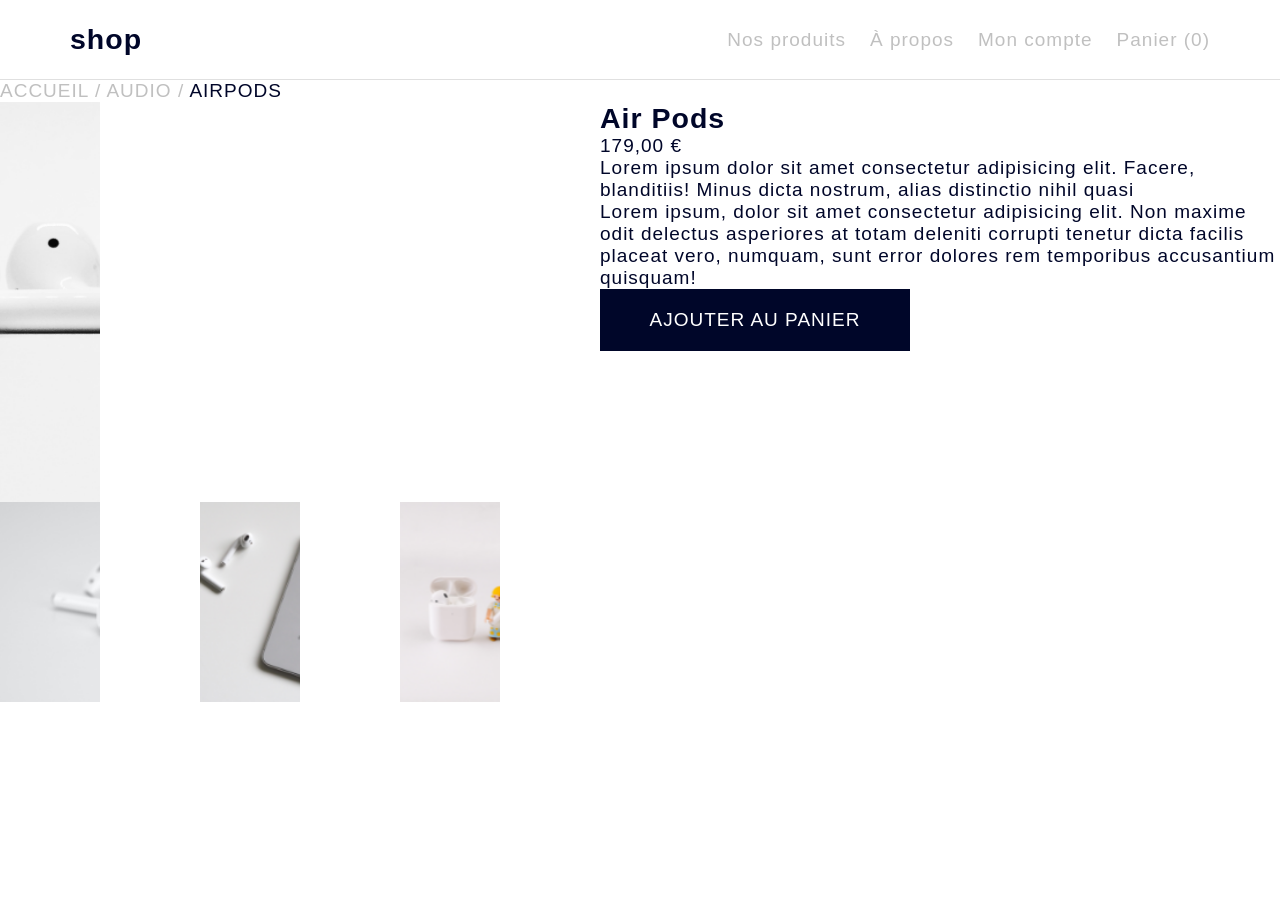
==== tp/10_grid/03_shop/index.html @ e6bfa1f7 "grid" ====
<!DOCTYPE html>
<html lang="en">
<head>
   <meta charset="UTF-8">
   <meta name="viewport" content="width=device-width, initial-scale=1.0">
   <title>Shop</title>
   <link rel="stylesheet" href="assets/css/style.css">
</head>

<body>

   <header>
      <nav class="d-flex">
         <a href="#">
            <h1>shop</h1>
         </a>
         <ul class="d-flex">
            <li>
               <a href="#">Nos produits</a>
            </li>
            <li>
               <a href="#">À propos</a>
            </li>
            <li>
               <a href="#">Mon compte</a>
            </li>
            <li>
               <a href="#">Panier (0)</a>
            </li>
         </ul>
      </nav>
   </header>

   <section class="hero">

      <p>accueil / audio / <span>airpods</span></p>

      <article class="d-flex">

         <div class="air-pod d-grid">
            <img src="assets/img/airpods-1.png" alt="photo air pods" class="ap1">
            <img src="assets/img/airpods-2.png" alt="photo air pods" class="ap2">
            <img src="assets/img/airpods-3.png" alt="photo air pods et iphone" class="ap3">
            <img src="assets/img/airpods-4.png" alt="photo air pods et leur réceptacle" class="ap4">
         </div>

         <div>

            <h2>Air Pods</h2>
            <p>179,00 €</p>
            <p>Lorem ipsum dolor sit amet consectetur adipisicing elit. Facere, blanditiis! Minus dicta nostrum, alias distinctio nihil quasi</p>
            <p>Lorem ipsum, dolor sit amet consectetur adipisicing elit. Non maxime odit delectus asperiores at totam deleniti corrupti tenetur dicta facilis placeat vero, numquam, sunt error dolores rem temporibus accusantium quisquam!</p>
            <a href="#" class="btn">ajouter au panier</a>

         </div>

      </article>

   </section>

</body>

</html>
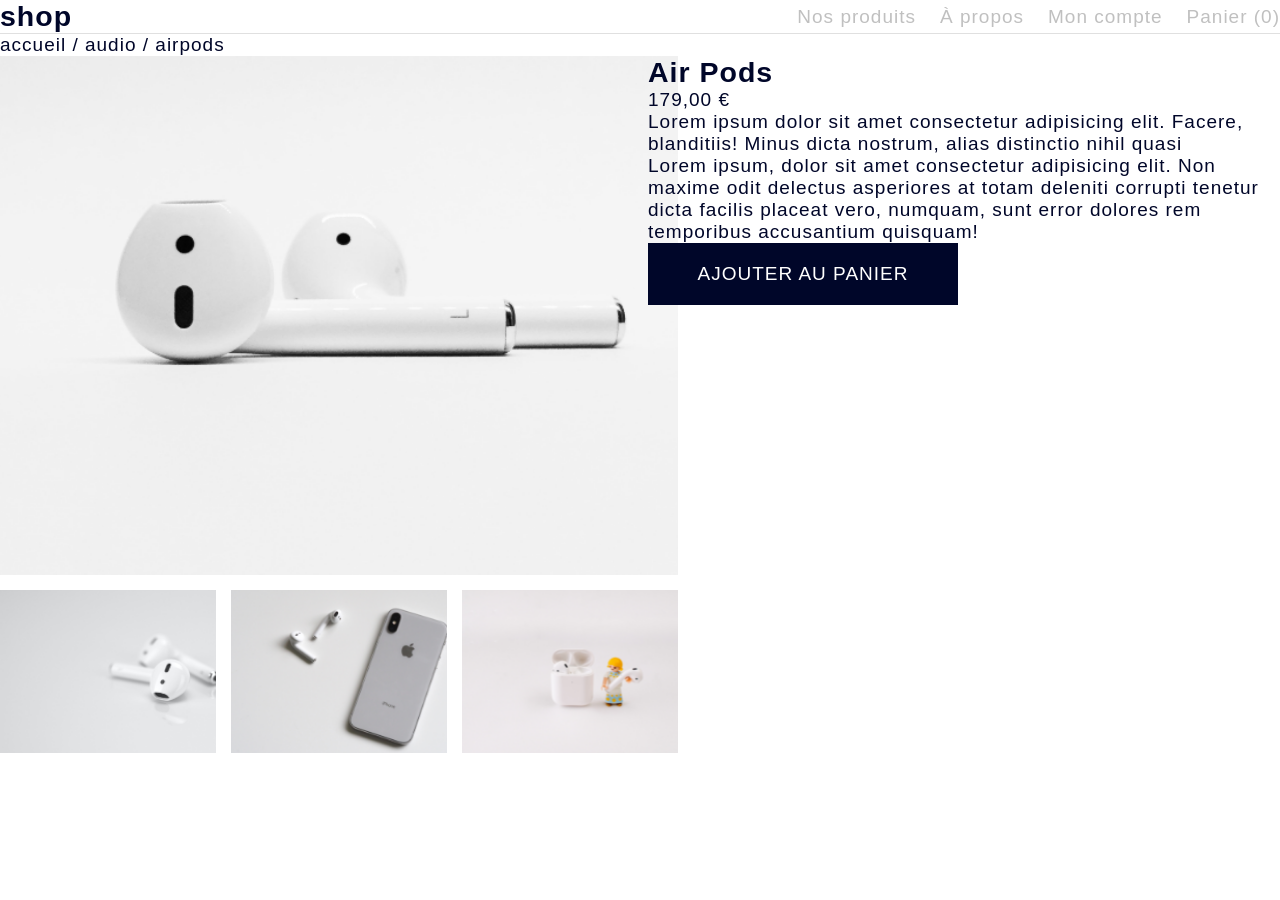
==== commit 5fbc5b97: "correction validation | container dans shpo" ====
--- a/tp/10_grid/03_shop/index.html
+++ b/tp/10_grid/03_shop/index.html
@@ -10,22 +10,22 @@
 <body>
 
    <header>
-      <nav class="d-flex">
+      <nav class="container d-flex">
          <a href="#">
             <h1>shop</h1>
          </a>
          <ul class="d-flex">
             <li>
-               <a href="#">Nos produits</a>
+               <a href="produits.html">Nos produits</a>
             </li>
             <li>
-               <a href="#">À propos</a>
+               <a href="blog.php">À propos</a>
             </li>
             <li>
-               <a href="#">Mon compte</a>
+               <a href="compte.php">Mon compte</a>
             </li>
             <li>
-               <a href="#">Panier (0)</a>
+               <a href="panier.php">Panier (0)</a>
             </li>
          </ul>
       </nav>
@@ -33,28 +33,32 @@
 
    <section class="hero">
 
-      <p>accueil / audio / <span>airpods</span></p>
+      <div class="container">
 
-      <article class="d-flex">
+         <p>accueil / audio / <span>airpods</span></p>
 
-         <div class="air-pod d-grid">
-            <img src="assets/img/airpods-1.png" alt="photo air pods" class="ap1">
-            <img src="assets/img/airpods-2.png" alt="photo air pods" class="ap2">
-            <img src="assets/img/airpods-3.png" alt="photo air pods et iphone" class="ap3">
-            <img src="assets/img/airpods-4.png" alt="photo air pods et leur réceptacle" class="ap4">
-         </div>
+         <article class="d-flex">
 
-         <div>
+            <div class="air-pod d-grid">
+               <img src="assets/img/airpods-1.png" alt="photo air pods" class="ap1">
+               <img src="assets/img/airpods-2.png" alt="photo air pods" class="ap2">
+               <img src="assets/img/airpods-3.png" alt="photo air pods et iphone" class="ap3">
+               <img src="assets/img/airpods-4.png" alt="photo air pods et leur réceptacle" class="ap4">
+            </div>
 
-            <h2>Air Pods</h2>
-            <p>179,00 €</p>
-            <p>Lorem ipsum dolor sit amet consectetur adipisicing elit. Facere, blanditiis! Minus dicta nostrum, alias distinctio nihil quasi</p>
-            <p>Lorem ipsum, dolor sit amet consectetur adipisicing elit. Non maxime odit delectus asperiores at totam deleniti corrupti tenetur dicta facilis placeat vero, numquam, sunt error dolores rem temporibus accusantium quisquam!</p>
-            <a href="#" class="btn">ajouter au panier</a>
+            <div>
 
-         </div>
+               <h2>Air Pods</h2>
+               <p>179,00 €</p>
+               <p>Lorem ipsum dolor sit amet consectetur adipisicing elit. Facere, blanditiis! Minus dicta nostrum, alias distinctio nihil quasi</p>
+               <p>Lorem ipsum, dolor sit amet consectetur adipisicing elit. Non maxime odit delectus asperiores at totam deleniti corrupti tenetur dicta facilis placeat vero, numquam, sunt error dolores rem temporibus accusantium quisquam!</p>
+               <a href="#" class="btn">ajouter au panier</a>
 
-      </article>
+            </div>
+
+         </article>
+
+      </div>
 
    </section>
 
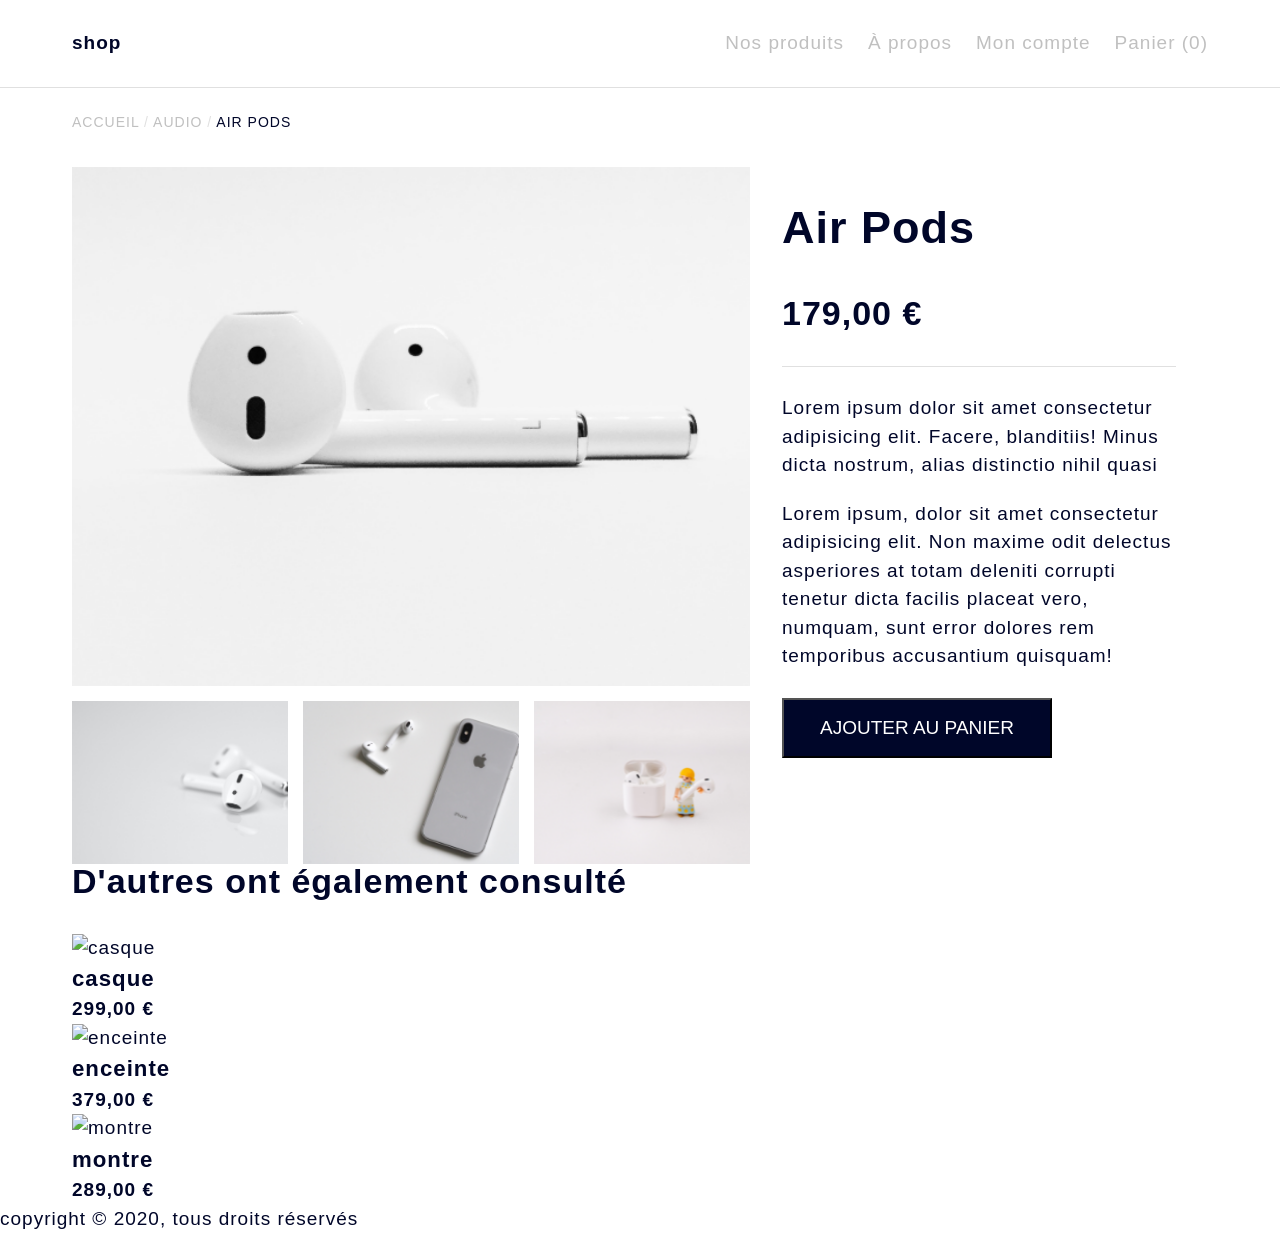
==== commit 391eba24: "shop" ====
--- a/tp/10_grid/03_shop/index.html
+++ b/tp/10_grid/03_shop/index.html
@@ -12,7 +12,7 @@
    <header>
       <nav class="container d-flex">
          <a href="#">
-            <h1>shop</h1>
+            shop
          </a>
          <ul class="d-flex">
             <li>
@@ -35,24 +35,26 @@
 
       <div class="container">
 
-         <p>accueil / audio / <span>airpods</span></p>
+         <p>
+            <a href="">accueil</a> <span>/</span> <a href="">audio</a> <span>/</span> <a href="#" class="active">air pods</a>
+         </p>
 
          <article class="d-flex">
 
-            <div class="air-pod d-grid">
+            <div class="photos d-grid">
                <img src="assets/img/airpods-1.png" alt="photo air pods" class="ap1">
                <img src="assets/img/airpods-2.png" alt="photo air pods" class="ap2">
                <img src="assets/img/airpods-3.png" alt="photo air pods et iphone" class="ap3">
                <img src="assets/img/airpods-4.png" alt="photo air pods et leur réceptacle" class="ap4">
             </div>
 
-            <div>
+            <div class="description">
 
-               <h2>Air Pods</h2>
-               <p>179,00 €</p>
-               <p>Lorem ipsum dolor sit amet consectetur adipisicing elit. Facere, blanditiis! Minus dicta nostrum, alias distinctio nihil quasi</p>
+               <h1>Air Pods</h1>
+               <h2>179,00 €</h2>
+               <p class="p1">Lorem ipsum dolor sit amet consectetur adipisicing elit. Facere, blanditiis! Minus dicta nostrum, alias distinctio nihil quasi</p>
                <p>Lorem ipsum, dolor sit amet consectetur adipisicing elit. Non maxime odit delectus asperiores at totam deleniti corrupti tenetur dicta facilis placeat vero, numquam, sunt error dolores rem temporibus accusantium quisquam!</p>
-               <a href="#" class="btn">ajouter au panier</a>
+               <input type="button" name="panier" value="ajouter au panier" class="btn"><a href="#">
 
             </div>
 
@@ -62,6 +64,44 @@
 
    </section>
 
+   <section class="autres">
+
+      <div class="container">
+
+         <h2>D'autres ont également consulté</h2>
+   
+         <div class="d-grid">
+   
+            <article>
+               <img src="casque.html" alt="casque">
+               <h3>casque</h3>
+               <h4>299,00 €</h4>
+            </article>
+   
+            <article>
+               <img src="enceinte.html" alt="enceinte">
+               <h3>enceinte</h3>
+               <h4>379,00 €</h4>
+            </article>
+   
+            <article>
+               <img src="montre.html" alt="montre">
+               <h3>montre</h3>
+               <h4>289,00 €</h4>
+            </article>
+   
+         </div>
+
+      </div>
+
+   </section>
+
+   <footer>
+
+      <p>copyright &copy; 2020, tous droits réservés</p>
+
+   </footer>
+
 </body>
 
 </html>
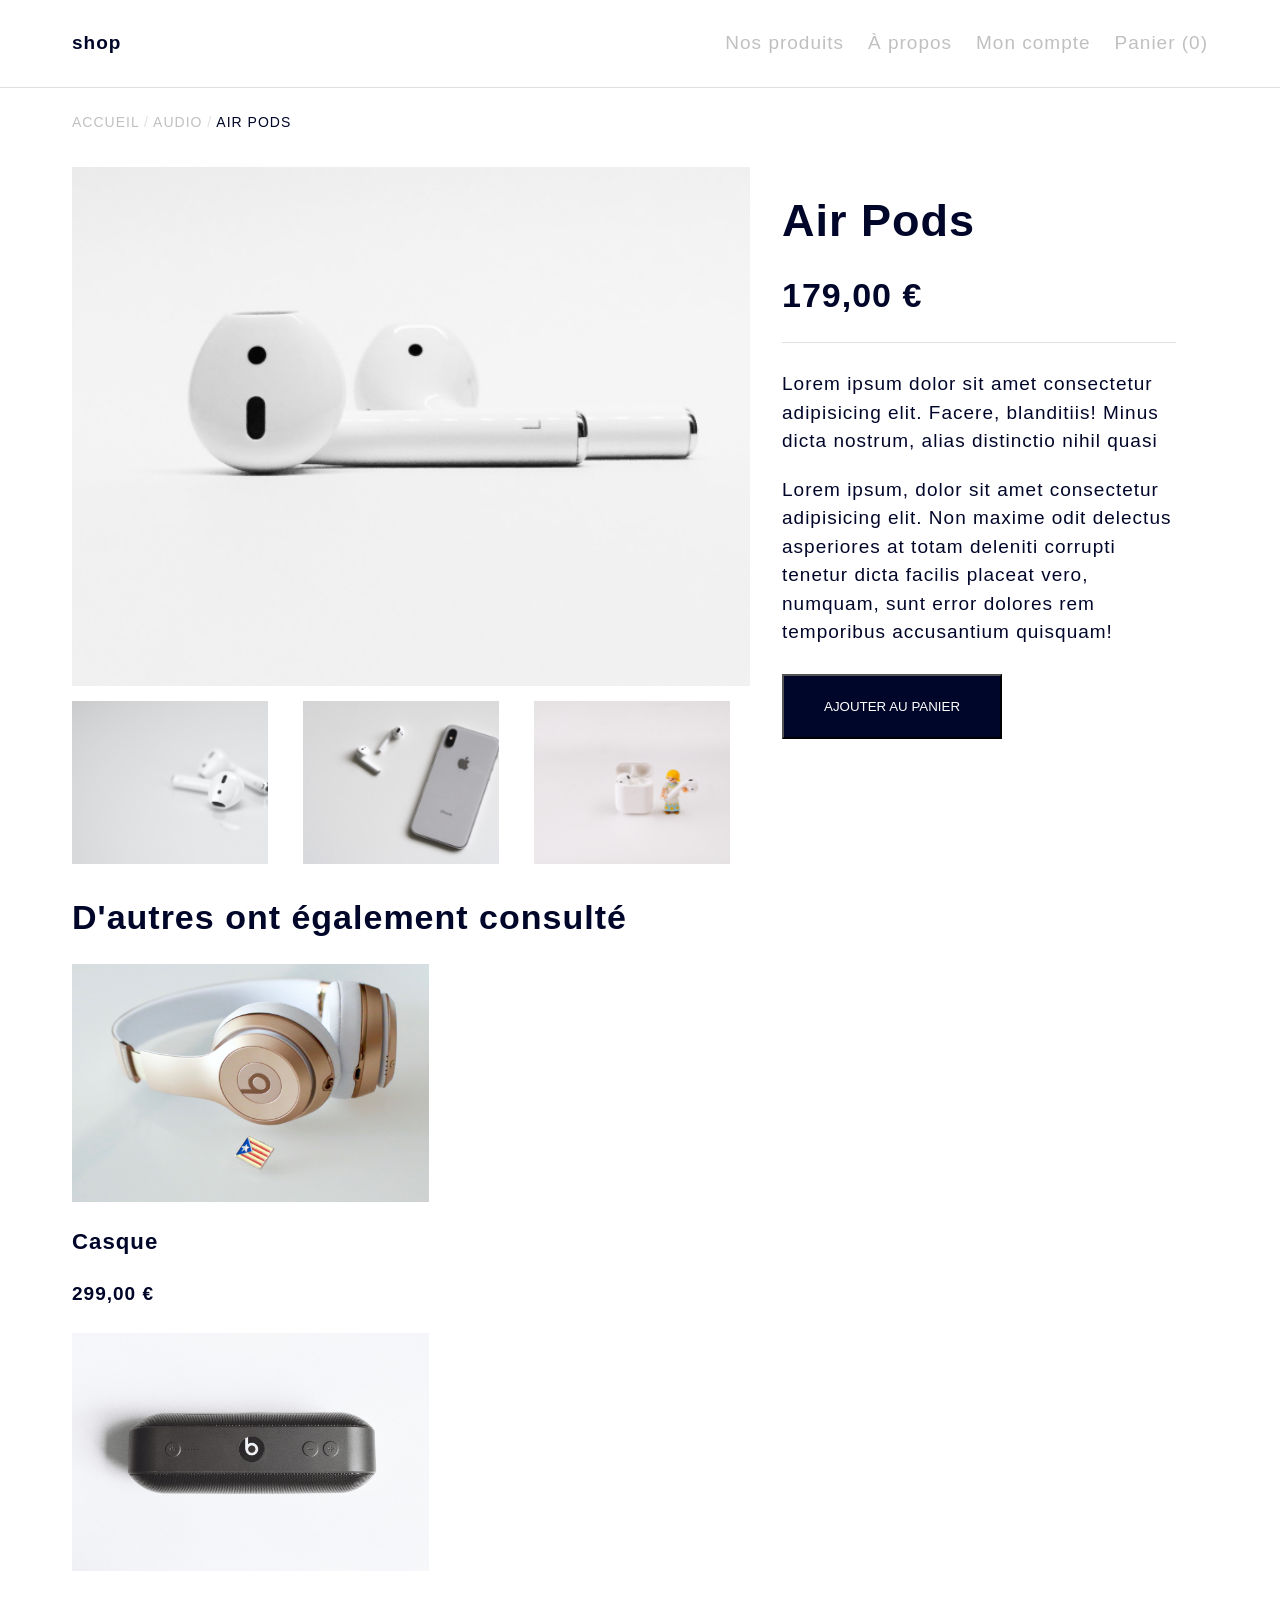
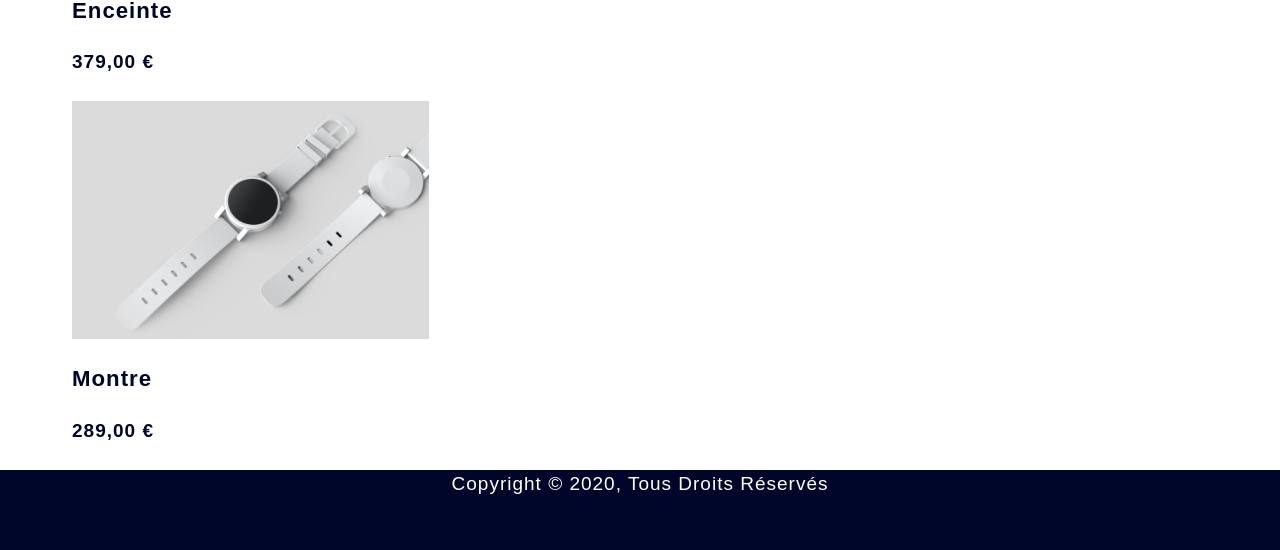
==== commit c542527e: "fin japan - continuation shop" ====
--- a/tp/10_grid/03_shop/index.html
+++ b/tp/10_grid/03_shop/index.html
@@ -9,28 +9,25 @@
 
 <body>
 
+   <!-- HEADER -->
    <header>
+
       <nav class="container d-flex">
-         <a href="#">
-            shop
-         </a>
+
+         <a href="#">shop</a>
+
          <ul class="d-flex">
-            <li>
-               <a href="produits.html">Nos produits</a>
-            </li>
-            <li>
-               <a href="blog.php">À propos</a>
-            </li>
-            <li>
-               <a href="compte.php">Mon compte</a>
-            </li>
-            <li>
-               <a href="panier.php">Panier (0)</a>
-            </li>
+            <li><a href="produits.html">Nos produits</a></li>
+            <li><a href="blog.php">À propos</a></li>
+            <li><a href="compte.php">Mon compte</a></li>
+            <li><a href="panier.php">Panier (0)</a></li>
          </ul>
+
       </nav>
+
    </header>
 
+   <!-- HERO -->
    <section class="hero">
 
       <div class="container">
@@ -42,10 +39,10 @@
          <article class="d-flex">
 
             <div class="photos d-grid">
-               <img src="assets/img/airpods-1.png" alt="photo air pods" class="ap1">
-               <img src="assets/img/airpods-2.png" alt="photo air pods" class="ap2">
-               <img src="assets/img/airpods-3.png" alt="photo air pods et iphone" class="ap3">
-               <img src="assets/img/airpods-4.png" alt="photo air pods et leur réceptacle" class="ap4">
+               <a href="assets/img/airpods-1.png" class="ap1"><img src="assets/img/airpods-1.png" alt="photo air pods"></a>
+               <a href="assets/img/airpods-2.png" class="ap2"><img src="assets/img/airpods-2.png" alt="photo air pods"></a>
+               <a href="assets/img/airpods-3.png" class="ap3"><img src="assets/img/airpods-3.png" alt="photo air pods et iphone"></a>
+               <a href="assets/img/airpods-4.png" class="ap4"><img src="assets/img/airpods-4.png" alt="photo air pods et leur réceptacle"></a>
             </div>
 
             <div class="description">
@@ -64,31 +61,38 @@
 
    </section>
 
-   <section class="autres">
+   <!-- SINON -->
+   <section class="sinon">
 
       <div class="container">
 
          <h2>D'autres ont également consulté</h2>
    
-         <div class="d-grid">
+         <div class="autres d-grid">
    
-            <article>
-               <img src="casque.html" alt="casque">
-               <h3>casque</h3>
-               <h4>299,00 €</h4>
-            </article>
+            <a href="assets/img/casque.png" class="autre">
+               <article>
+                  <img src="assets/img/casque.png" alt="casque">
+                  <h3>casque</h3>
+                  <h4>299,00 €</h4>
+               </article>
+            </a>
    
-            <article>
-               <img src="enceinte.html" alt="enceinte">
-               <h3>enceinte</h3>
-               <h4>379,00 €</h4>
-            </article>
+            <a href="assets/img/enceinte.png" class="autre">
+               <article>
+                  <img src="assets/img/enceinte.png" alt="enceinte">
+                  <h3>enceinte</h3>
+                  <h4>379,00 €</h4>
+               </article>
+            </a>
    
-            <article>
-               <img src="montre.html" alt="montre">
-               <h3>montre</h3>
-               <h4>289,00 €</h4>
-            </article>
+            <a href="assets/img/montre.png" class="autre">
+               <article>
+                  <img src="assets/img/montre.png" alt="montre">
+                  <h3>montre</h3>
+                  <h4>289,00 €</h4>
+               </article>
+            </a>
    
          </div>
 
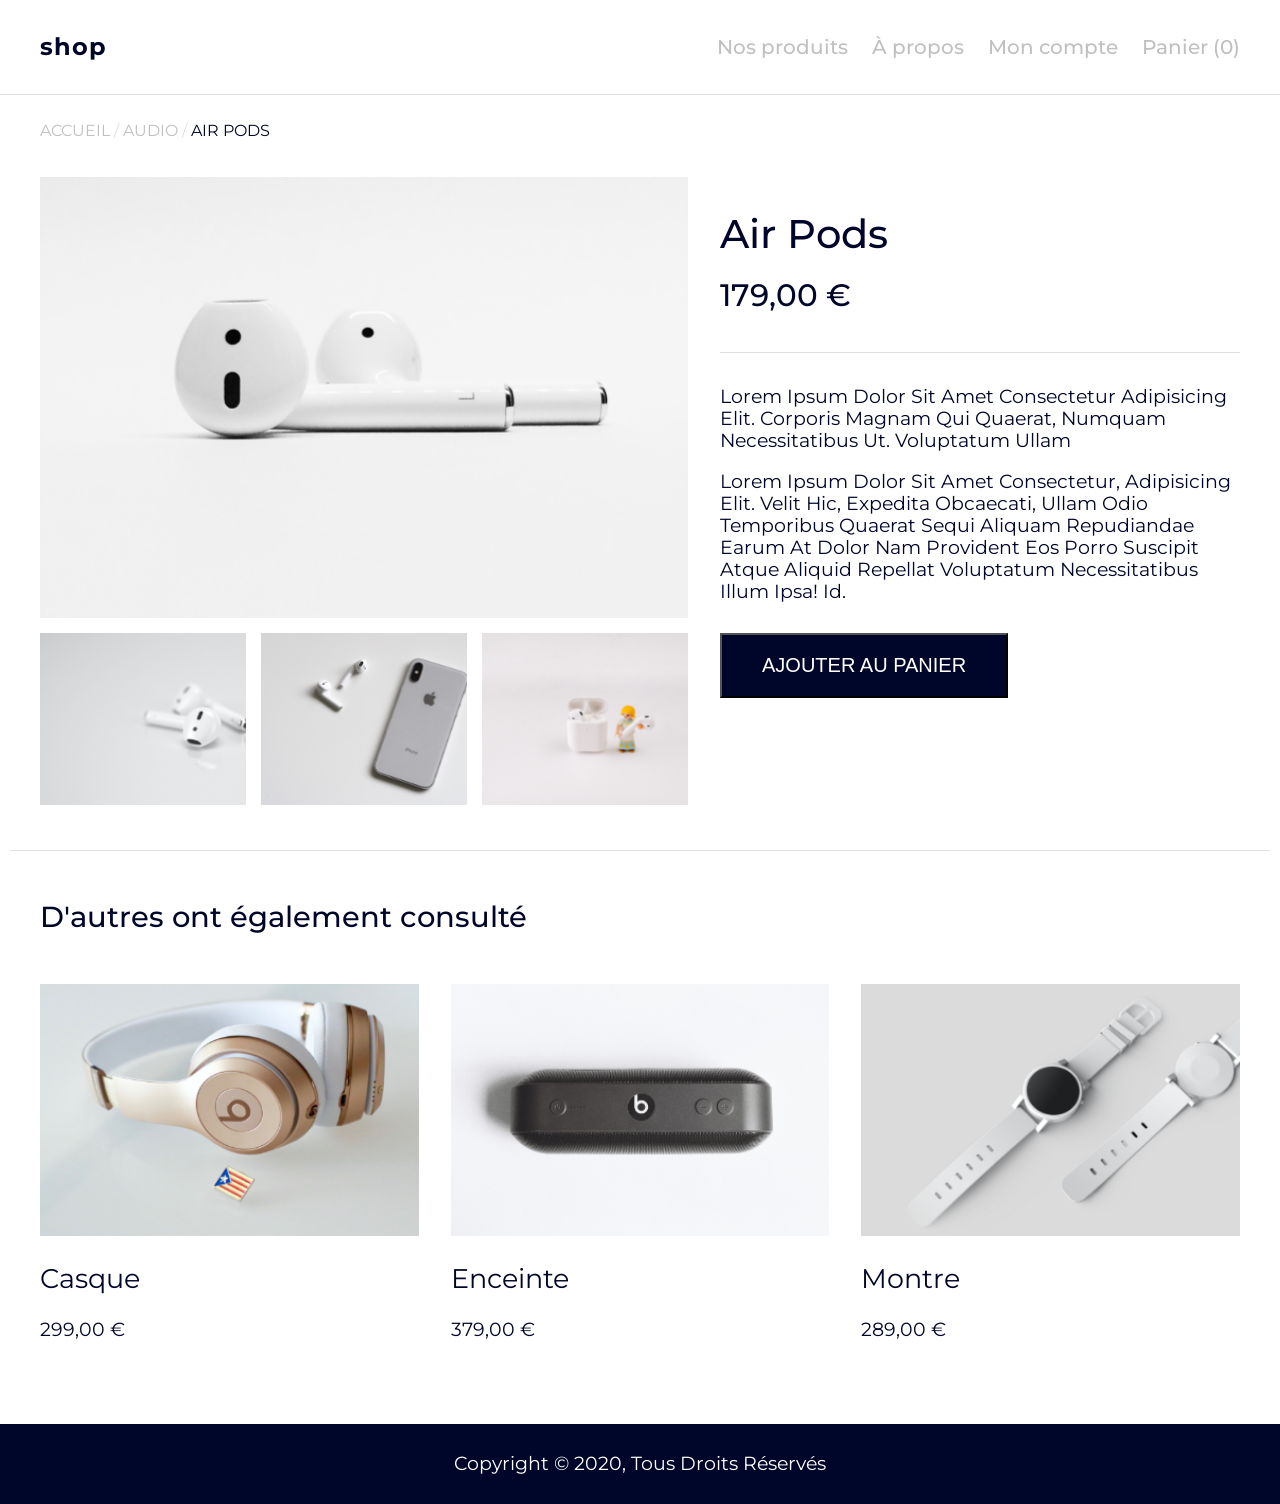
==== commit bfed9a9c: "grid: fin shop / début portfolio" ====
--- a/tp/10_grid/03_shop/index.html
+++ b/tp/10_grid/03_shop/index.html
@@ -14,7 +14,7 @@
 
       <nav class="container d-flex">
 
-         <a href="#">shop</a>
+         <a href="#" class="logo">shop</a>
 
          <ul class="d-flex">
             <li><a href="produits.html">Nos produits</a></li>
@@ -33,7 +33,7 @@
       <div class="container">
 
          <p>
-            <a href="">accueil</a> <span>/</span> <a href="">audio</a> <span>/</span> <a href="#" class="active">air pods</a>
+            <a href="">accueil </a> <span>/</span> <a href=""> audio </a> <span>/</span> <a href="#" class="active"> air pods</a>
          </p>
 
          <article class="d-flex">
@@ -47,11 +47,15 @@
 
             <div class="description">
 
-               <h1>Air Pods</h1>
-               <h2>179,00 €</h2>
-               <p class="p1">Lorem ipsum dolor sit amet consectetur adipisicing elit. Facere, blanditiis! Minus dicta nostrum, alias distinctio nihil quasi</p>
-               <p>Lorem ipsum, dolor sit amet consectetur adipisicing elit. Non maxime odit delectus asperiores at totam deleniti corrupti tenetur dicta facilis placeat vero, numquam, sunt error dolores rem temporibus accusantium quisquam!</p>
-               <input type="button" name="panier" value="ajouter au panier" class="btn"><a href="#">
+               <div class="heading">
+                  <h1>Air Pods</h1>
+                  <p>179,00 €</p>
+               </div>
+               <div class="paragraphes">
+                  <p class="p1">Lorem ipsum dolor sit amet consectetur adipisicing elit. Corporis magnam qui quaerat, numquam necessitatibus ut. Voluptatum ullam</p>
+                  <p class="p2">Lorem ipsum dolor sit amet consectetur, adipisicing elit. Velit hic, expedita obcaecati, ullam odio temporibus quaerat sequi aliquam repudiandae earum at dolor nam provident eos porro suscipit atque aliquid repellat voluptatum necessitatibus illum ipsa! Id.</p>
+               </div>
+               <input type="button" name="panier" value="ajouter au panier" class="btn">
 
             </div>
 
@@ -60,6 +64,8 @@
       </div>
 
    </section>
+
+   <div class="bord"></div>
 
    <!-- SINON -->
    <section class="sinon">
@@ -70,29 +76,29 @@
    
          <div class="autres d-grid">
    
-            <a href="assets/img/casque.png" class="autre">
-               <article>
+            <article class="autre">
+               <a href="shop.fr/casque.html">
                   <img src="assets/img/casque.png" alt="casque">
                   <h3>casque</h3>
-                  <h4>299,00 €</h4>
-               </article>
-            </a>
+                  <p>299,00 €</p>
+               </a>
+            </article>
    
-            <a href="assets/img/enceinte.png" class="autre">
-               <article>
+            <article class="autre">
+               <a href="shop.fr/enceinte.html">
                   <img src="assets/img/enceinte.png" alt="enceinte">
                   <h3>enceinte</h3>
-                  <h4>379,00 €</h4>
-               </article>
-            </a>
+                  <p>379,00 €</p>
+               </a>
+            </article>
    
-            <a href="assets/img/montre.png" class="autre">
-               <article>
+            <article class="autre">
+               <a href="shop.fr/casque.html">
                   <img src="assets/img/montre.png" alt="montre">
                   <h3>montre</h3>
-                  <h4>289,00 €</h4>
-               </article>
-            </a>
+                  <p>289,00 €</p>
+               </a>
+            </article>
    
          </div>
 
--- a/tp/10_grid/03_shop/assets/css/style.css
+++ b/tp/10_grid/03_shop/assets/css/style.css
@@ -0,0 +1,280 @@
+@import url('https://fonts.googleapis.com/css2?family=Montserrat:ital,wght@0,100..900;1,100..900&display=swap');
+:root
+{
+   --dark: #000629;
+   --darkgrey: #c0c0c0; 
+   --grey: #e0e0e0;
+   --white: #fff;
+}
+
+*
+{
+   box-sizing: border-box;
+   margin: 0;
+   padding: 0;
+}
+
+html
+{
+   color: var(--dark);
+   font-family: 'Montserrat', sans-serif;
+   font-size: 62.5%;
+   line-height: 1.5;
+}
+
+body
+{
+   font-size: 1.9rem;
+}
+
+a
+{
+   color: inherit;
+   cursor: pointer;
+   text-decoration: none;
+}
+
+h1, h2, h3, h4
+{
+   font-weight: 500;
+   line-height: 1.2;
+}
+
+img
+{
+   display: block;
+   object-fit: contain;
+   width: 100%;
+}
+
+ul
+{
+   list-style: none;
+}
+
+
+
+/* ------ UTILITAIRES ------ */
+
+.active, a:hover
+{
+   color: var(--dark);
+}
+
+.btn
+{
+   background-color: var(--dark);
+   color: var(--white);
+   display: inline-block;
+   font-size: 2rem;
+   line-height: 6.1rem;
+   padding: 0 4rem;
+   text-align: center;
+   text-transform: uppercase;
+}
+
+.container
+{
+   margin: 0 auto;
+   max-width: 120rem;
+}
+
+.d-flex
+{
+   display: flex;
+}
+
+.d-grid
+{
+   display: grid;
+}
+
+
+
+/* ------ HEADER ------ */
+
+header
+{
+   border-bottom: .7px solid var(--grey);
+   padding: 2.9rem 0;
+   width: 100%;
+}
+
+header > nav
+{
+   align-items: center;
+   justify-content: space-between;
+}
+
+.logo
+{
+   font-size: 2.4rem;
+   font-weight: 700;
+   letter-spacing: 1px;
+}
+
+header > nav ul
+{
+   color: var(--darkgrey);
+   font-weight: 500;
+   gap: 2.4rem;
+}
+
+header nav ul li a
+{
+   display: inline-block;
+   font-size: 2rem;
+}
+
+
+
+/* ------ HERO ------ */
+
+/* FIL D'ARIANE */
+
+.hero > div > p
+{
+   color: var(--darkgrey);
+   font-size: 1.6rem;
+   margin-bottom: 3.4rem;
+   margin-top: 2.4rem;
+   text-transform: uppercase;
+}
+
+.hero > div > p > span
+{
+   color: var(--grey);
+}
+
+/* ARTICLE */
+
+   /* PHOTOS */
+.photos
+{
+   gap: 1.5rem;
+   grid-template-columns: repeat(3, 1fr);
+   margin-bottom: 4.5rem;
+   min-width: 64.8rem;
+}
+
+
+.ap1
+{
+   grid-row: 1 / 2;
+   grid-column: 1 / 4;
+}
+
+/* .ap2
+{
+   grid-row: 2 / 3;
+   grid-column: 1 / 2;
+} */
+
+/* .ap3
+{
+   grid-row: 2 / 3;
+   grid-column: 2 / 3;
+} */
+
+/* .ap4
+{
+   grid-row: 2 / 3;
+   grid-column: 3 / 4;
+} */
+
+   /* DESCRIPTION */
+.description
+{
+   margin-left: 3.2rem;
+}
+
+.heading
+{
+   margin: 3.3rem 0;
+}
+
+.heading h1
+{
+   font-size: 4rem;
+}
+
+.heading p
+{
+   font-size: 3.1rem;
+   font-weight: 500;
+   margin-top: 1.4rem;
+}
+
+.paragraphes
+{
+   border-top: .7px solid var(--grey);
+   padding: 3.3rem 0 3rem;
+   text-transform: capitalize;
+}
+
+.p1
+{
+   padding-bottom: 1.9rem;
+}
+
+.p1, .p2
+{
+   /* font-weight: 500; */
+   line-height: 2.2rem;
+}
+
+/* .description > h3::after
+{
+   content: "";
+   border: .7px solid var(--grey);
+   transform: rotate(90deg) translateY(7px);
+} */
+
+.bord
+{
+   height: .1px;
+   background-color: var(--grey);
+   margin: 0 auto;
+   box-shadow: 0 0 .3px;
+   width: 126rem;
+}
+
+/* ------ SINON ------ */
+
+.sinon div h2
+{
+   margin: 5rem 0;
+}
+
+.autres
+{
+   gap: 3.2rem;
+   grid-template: 1fr / repeat(3, 1fr);
+   text-transform: capitalize;
+}
+
+.autre a h3
+{
+   font-size: 2.7rem;
+   font-weight: 400;
+   margin-bottom: 2rem;
+   margin-top: 2.7rem;
+}
+
+.autre a p
+{
+   padding-bottom: 8rem;
+}
+
+
+
+/* ------ FOOTER ------ */
+
+footer
+{
+   background-color: var(--dark);
+   color: var(--white);
+   line-height: 8rem;
+   text-align: center;
+   text-transform: capitalize;
+}
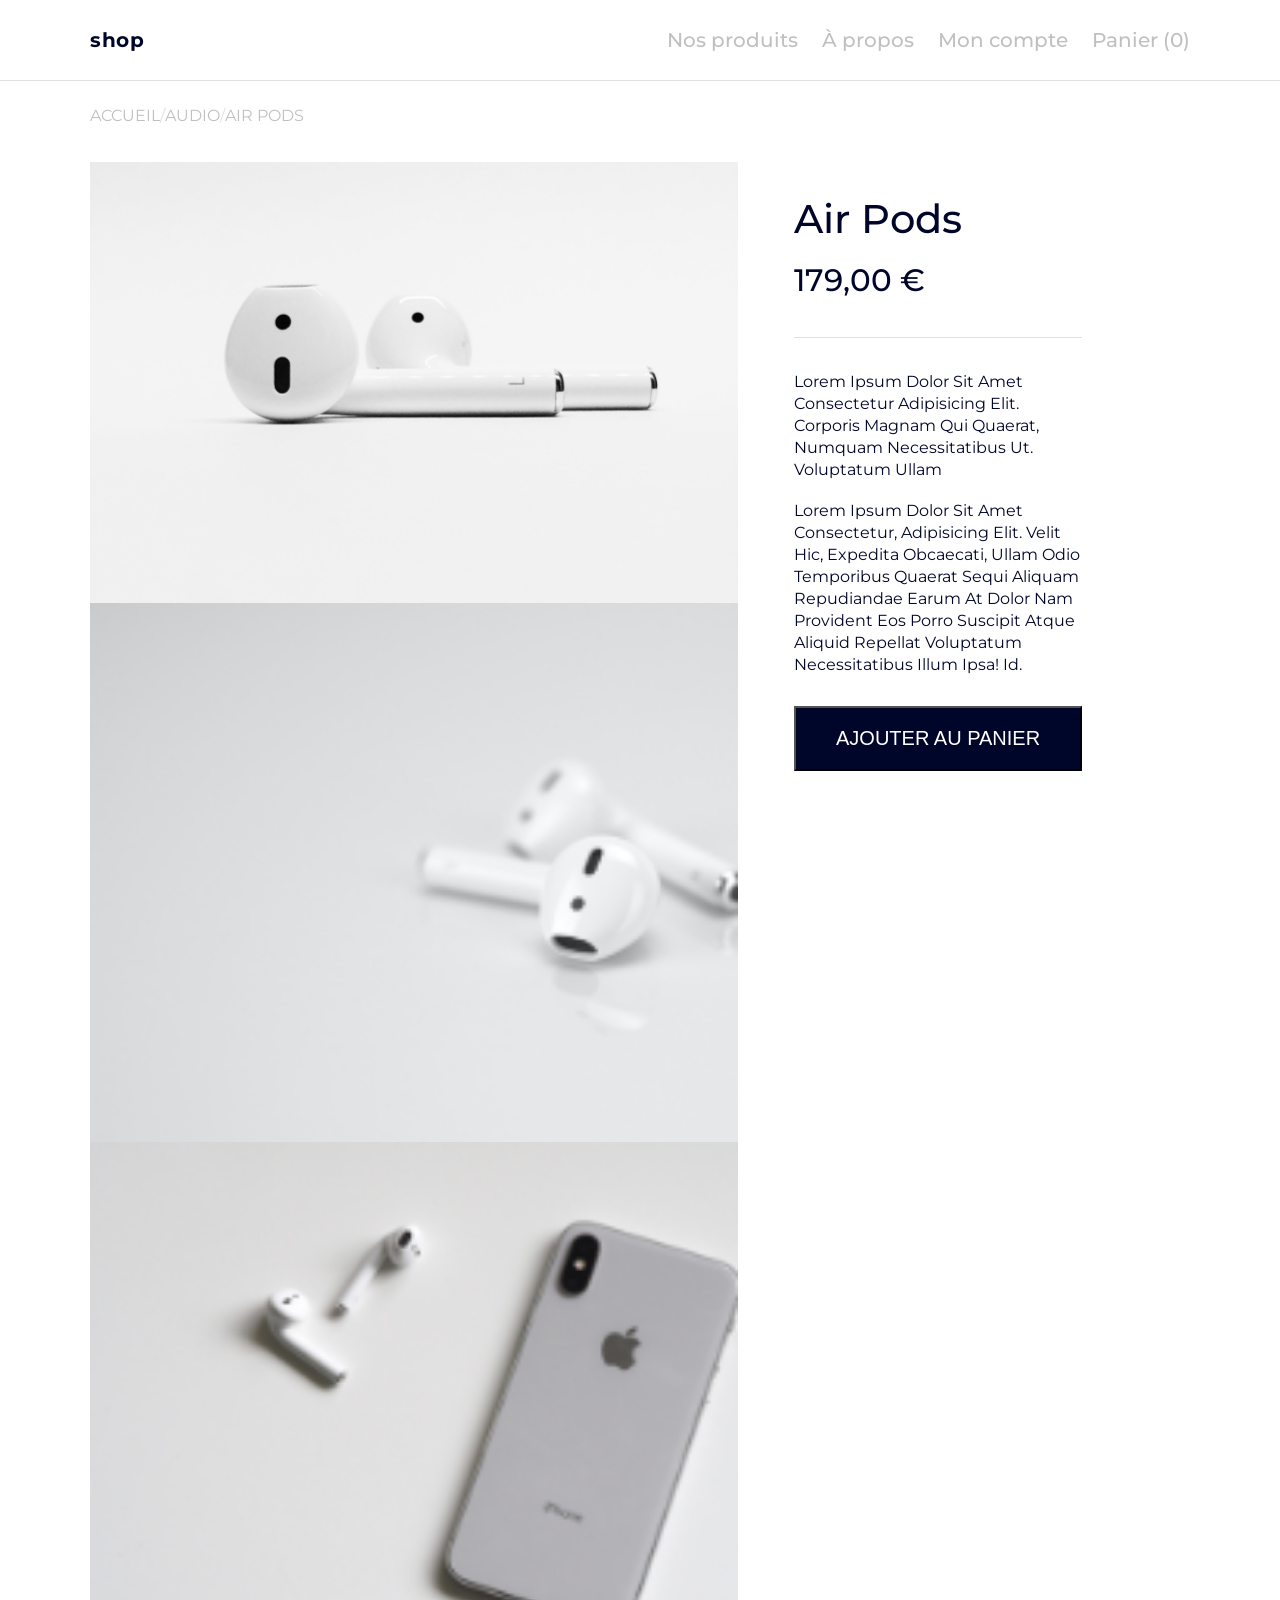
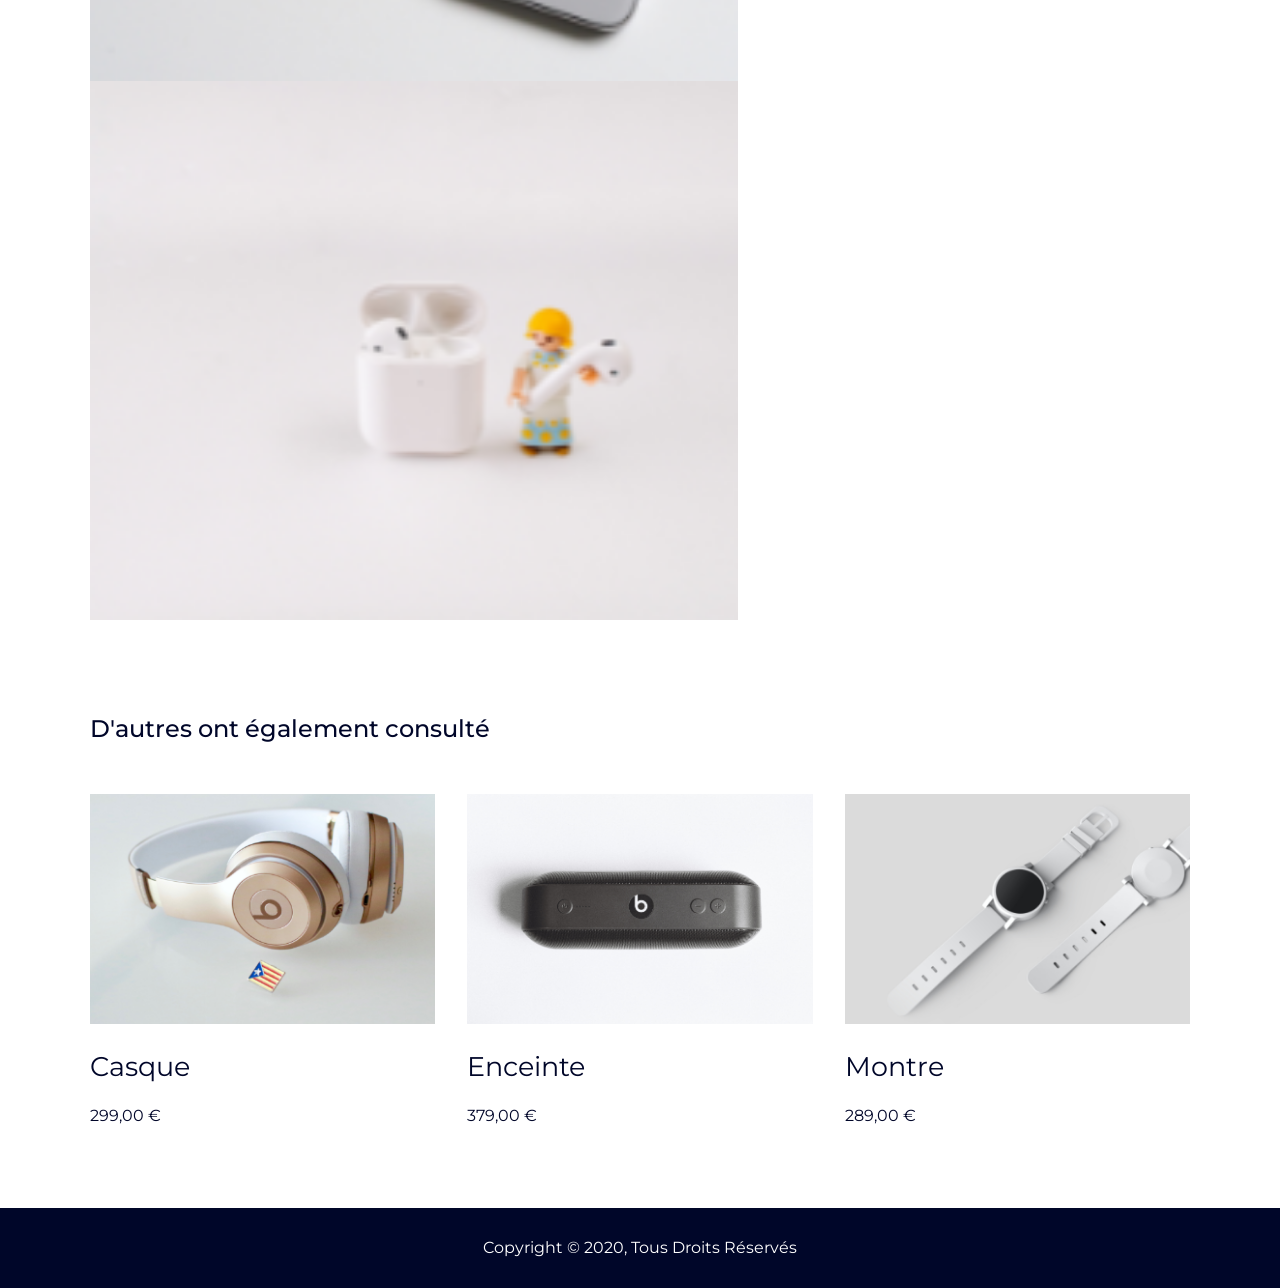
==== commit 6665840f: "remaniement shop" ====
--- a/tp/10_grid/03_shop/index.html
+++ b/tp/10_grid/03_shop/index.html
@@ -30,42 +30,44 @@
    <!-- HERO -->
    <section class="hero">
 
-      <div class="container">
+      <nav class="container d-grid">
+         <ul class="fil-ariane col-12 d-flex">
+            <li> <a href="">accueil</a></li> 
+            <span>/</span> 
+            <li><a href="">audio</a> </li>
+            <span>/</span> 
+            <li><a href="#" class="active">air pods</a></li>
+         </ul>
+      </nav>
 
-         <p>
-            <a href="">accueil </a> <span>/</span> <a href=""> audio </a> <span>/</span> <a href="#" class="active"> air pods</a>
-         </p>
+      <article class="container d-grid">
 
-         <article class="d-flex">
+         <div class="photos ">
+            <a href="assets/img/airpods-1.png" class="ap1"><img src="assets/img/airpods-1.png" alt="photo air pods"></a>
+            <a href="assets/img/airpods-2.png" class="ap2"><img src="assets/img/airpods-2.png" alt="photo air pods"></a>
+            <a href="assets/img/airpods-3.png" class="ap3"><img src="assets/img/airpods-3.png" alt="photo air pods et iphone"></a>
+            <a href="assets/img/airpods-4.png" class="ap4"><img src="assets/img/airpods-4.png" alt="photo air pods et leur réceptacle"></a>
+         </div>
 
-            <div class="photos d-grid">
-               <a href="assets/img/airpods-1.png" class="ap1"><img src="assets/img/airpods-1.png" alt="photo air pods"></a>
-               <a href="assets/img/airpods-2.png" class="ap2"><img src="assets/img/airpods-2.png" alt="photo air pods"></a>
-               <a href="assets/img/airpods-3.png" class="ap3"><img src="assets/img/airpods-3.png" alt="photo air pods et iphone"></a>
-               <a href="assets/img/airpods-4.png" class="ap4"><img src="assets/img/airpods-4.png" alt="photo air pods et leur réceptacle"></a>
+         <div class="description">
+
+            <div class="heading">
+               <h1>Air Pods</h1>
+               <p>179,00 €</p>
             </div>
+            <div class="paragraphes">
+               <p class="p1">Lorem ipsum dolor sit amet consectetur adipisicing elit. Corporis magnam qui quaerat, numquam necessitatibus ut. Voluptatum ullam</p>
+               <p class="p2">Lorem ipsum dolor sit amet consectetur, adipisicing elit. Velit hic, expedita obcaecati, ullam odio temporibus quaerat sequi aliquam repudiandae earum at dolor nam provident eos porro suscipit atque aliquid repellat voluptatum necessitatibus illum ipsa! Id.</p>
+            </div>
+            <input type="button" name="panier" value="ajouter au panier" class="btn">
 
-            <div class="description">
+         </div>
 
-               <div class="heading">
-                  <h1>Air Pods</h1>
-                  <p>179,00 €</p>
-               </div>
-               <div class="paragraphes">
-                  <p class="p1">Lorem ipsum dolor sit amet consectetur adipisicing elit. Corporis magnam qui quaerat, numquam necessitatibus ut. Voluptatum ullam</p>
-                  <p class="p2">Lorem ipsum dolor sit amet consectetur, adipisicing elit. Velit hic, expedita obcaecati, ullam odio temporibus quaerat sequi aliquam repudiandae earum at dolor nam provident eos porro suscipit atque aliquid repellat voluptatum necessitatibus illum ipsa! Id.</p>
-               </div>
-               <input type="button" name="panier" value="ajouter au panier" class="btn">
+      </article>
 
-            </div>
+   </section class="bord">
 
-         </article>
 
-      </div>
-
-   </section>
-
-   <div class="bord"></div>
 
    <!-- SINON -->
    <section class="sinon">
--- a/tp/10_grid/03_shop/assets/css/style.css
+++ b/tp/10_grid/03_shop/assets/css/style.css
@@ -24,13 +24,12 @@
 
 body
 {
-   font-size: 1.9rem;
+   font-size: 1.6rem;
 }
 
 a
 {
    color: inherit;
-   cursor: pointer;
    text-decoration: none;
 }
 
@@ -76,7 +75,8 @@
 .container
 {
    margin: 0 auto;
-   max-width: 120rem;
+   max-width: 114rem;
+   padding: 0 2rem;
 }
 
 .d-flex
@@ -87,6 +87,44 @@
 .d-grid
 {
    display: grid;
+   grid-template-rows: auto;
+   grid-template-columns: repeat(12, 1fr);
+   gap: 2.4rem;
+}
+
+.col-3
+{
+   grid-column: span 3;
+}
+
+.col-4
+{
+   grid-column: span 4;
+}
+
+.col-5
+{
+   grid-column: span 5;
+}
+
+.col-6
+{
+   grid-column: span 6;
+}
+
+.col-8
+{
+   grid-column: span 8;
+}
+
+.col-10
+{
+   grid-column: span 10;
+}
+
+.col-12
+{
+   grid-column: span 12;
 }
 
 
@@ -95,8 +133,9 @@
 
 header
 {
+   background-color: var(--white);
    border-bottom: .7px solid var(--grey);
-   padding: 2.9rem 0;
+   position: fixed;
    width: 100%;
 }
 
@@ -108,9 +147,10 @@
 
 .logo
 {
-   font-size: 2.4rem;
+   font-size: 2rem;
    font-weight: 700;
-   letter-spacing: 1px;
+   letter-spacing: .7px;
+   line-height: 8rem;
 }
 
 header > nav ul
@@ -130,18 +170,25 @@
 
 /* ------ HERO ------ */
 
+.hero
+{
+   padding-top: 8rem;
+}
 /* FIL D'ARIANE */
 
-.hero > div > p
+.fil-ariane
+{
+   margin: 2.4rem 0 3.4rem;
+}
+
+.fil-ariane li a
 {
    color: var(--darkgrey);
    font-size: 1.6rem;
-   margin-bottom: 3.4rem;
-   margin-top: 2.4rem;
    text-transform: uppercase;
 }
 
-.hero > div > p > span
+.fil-ariane span
 {
    color: var(--grey);
 }
@@ -151,18 +198,18 @@
    /* PHOTOS */
 .photos
 {
-   gap: 1.5rem;
-   grid-template-columns: repeat(3, 1fr);
+
+   /* grid-template-columns: repeat(3, 1fr); */
    margin-bottom: 4.5rem;
    min-width: 64.8rem;
 }
 
 
-.ap1
+/* .ap1
 {
    grid-row: 1 / 2;
    grid-column: 1 / 4;
-}
+} */
 
 /* .ap2
 {
@@ -277,4 +324,13 @@
    line-height: 8rem;
    text-align: center;
    text-transform: capitalize;
+}
+
+
+
+/* ------ RESPONSIVE ------ */
+
+@media (max-width: 992px)
+{
+
 }
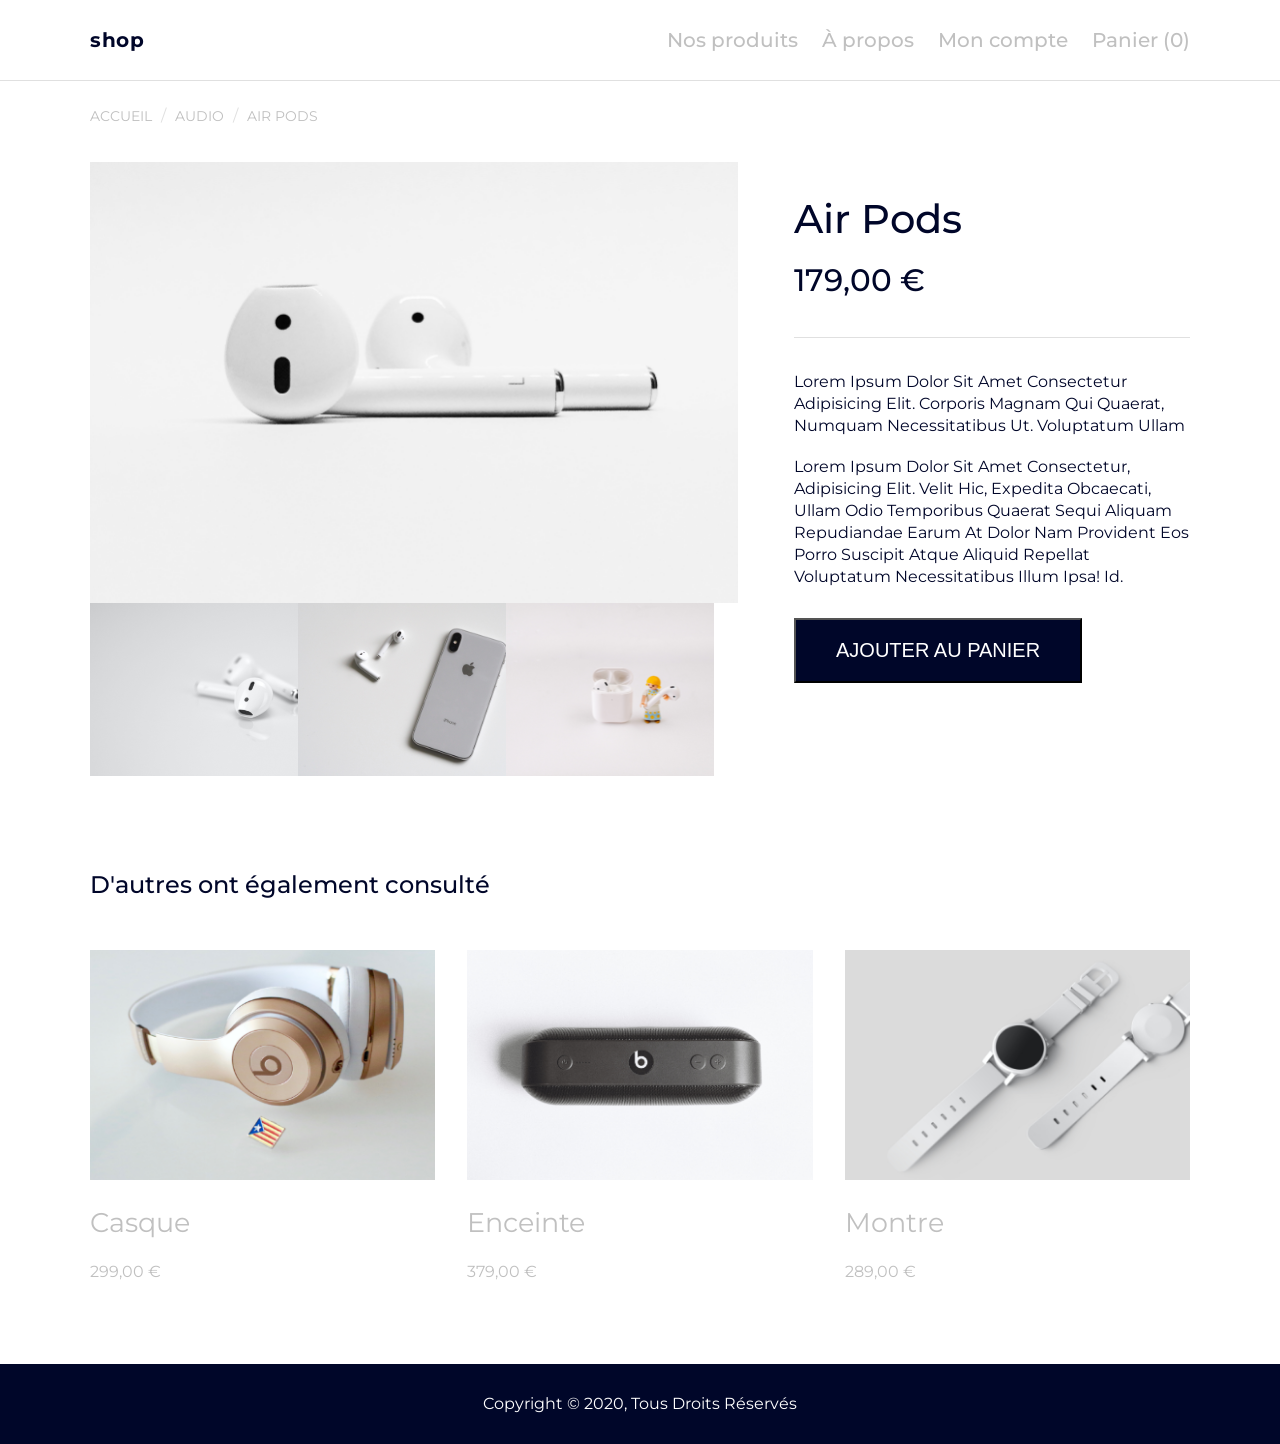
==== commit fb7f15b7: "shop: fil-ariane => slashs + gallery" ====
--- a/tp/10_grid/03_shop/index.html
+++ b/tp/10_grid/03_shop/index.html
@@ -32,24 +32,24 @@
 
       <nav class="container d-grid">
          <ul class="fil-ariane col-12 d-flex">
-            <li> <a href="">accueil</a></li> 
-            <span>/</span> 
-            <li><a href="">audio</a> </li>
-            <span>/</span> 
-            <li><a href="#" class="active">air pods</a></li>
+            <li class="fil-item"><a href="">accueil</a></li>  
+            <li class="fil-item"><a href="">audio</a> </li>
+            <li class="fil-item active"><a href="#" class="">air pods</a></li>
          </ul>
       </nav>
 
       <article class="container d-grid">
 
-         <div class="photos ">
+         <div class="photos col-7">
             <a href="assets/img/airpods-1.png" class="ap1"><img src="assets/img/airpods-1.png" alt="photo air pods"></a>
-            <a href="assets/img/airpods-2.png" class="ap2"><img src="assets/img/airpods-2.png" alt="photo air pods"></a>
-            <a href="assets/img/airpods-3.png" class="ap3"><img src="assets/img/airpods-3.png" alt="photo air pods et iphone"></a>
-            <a href="assets/img/airpods-4.png" class="ap4"><img src="assets/img/airpods-4.png" alt="photo air pods et leur réceptacle"></a>
+            <ul class="list-img d-flex">
+               <li><a href="assets/img/airpods-2.png" class="ap2 col-2"><img src="assets/img/airpods-2.png" alt="photo air pods"></a></li>
+               <li><a href="assets/img/airpods-3.png" class="ap3"><img src="assets/img/airpods-3.png" alt="photo air pods et iphone"></a></li>
+               <li><a href="assets/img/airpods-4.png" class="ap4"><img src="assets/img/airpods-4.png" alt="photo air pods et leur réceptacle"></a></li>
+            </ul>
          </div>
 
-         <div class="description">
+         <div class="description col-5">
 
             <div class="heading">
                <h1>Air Pods</h1>
@@ -62,7 +62,7 @@
             <input type="button" name="panier" value="ajouter au panier" class="btn">
 
          </div>
-
+ 
       </article>
 
    </section class="bord">
--- a/tp/10_grid/03_shop/assets/css/style.css
+++ b/tp/10_grid/03_shop/assets/css/style.css
@@ -7,9 +7,13 @@
    --white: #fff;
 }
 
+*, *::before, *::after
+{
+   box-sizing: border-box;
+}
+
 *
 {
-   box-sizing: border-box;
    margin: 0;
    padding: 0;
 }
@@ -29,7 +33,7 @@
 
 a
 {
-   color: inherit;
+   color: var(--darkgrey);
    text-decoration: none;
 }
 
@@ -42,7 +46,7 @@
 img
 {
    display: block;
-   object-fit: contain;
+   /* object-fit: cover; */
    width: 100%;
 }
 
@@ -112,6 +116,11 @@
    grid-column: span 6;
 }
 
+.col-7
+{
+   grid-column: span 7;
+}
+
 .col-8
 {
    grid-column: span 8;
@@ -147,6 +156,7 @@
 
 .logo
 {
+   color: var(--dark);
    font-size: 2rem;
    font-weight: 700;
    letter-spacing: .7px;
@@ -184,13 +194,16 @@
 .fil-ariane li a
 {
    color: var(--darkgrey);
-   font-size: 1.6rem;
+   font-size: 1.4rem;
    text-transform: uppercase;
 }
 
-.fil-ariane span
-{
+.fil-item + .fil-item::before
+{
+   content: " / ";
    color: var(--grey);
+   display: inline-block;
+   padding: 0 .9rem;
 }
 
 /* ARTICLE */
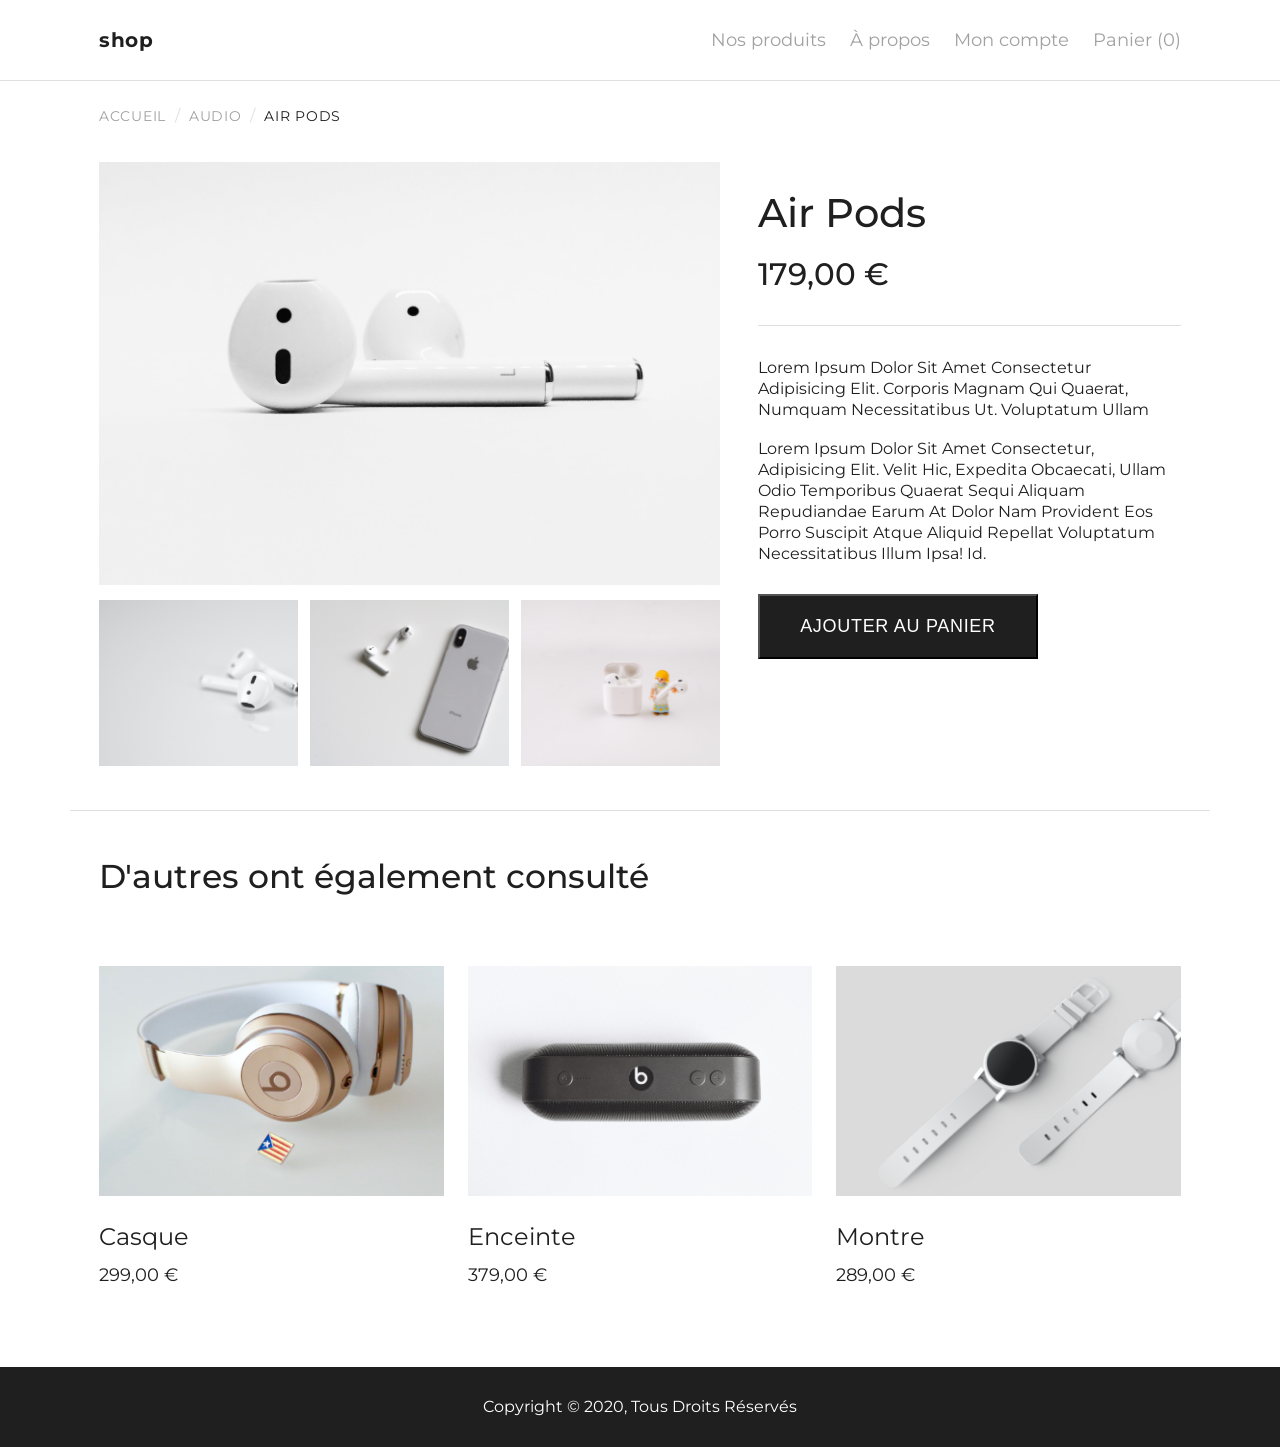
==== commit c87ffcdd: "fin responsive shop + début responsive portfolio" ====
--- a/tp/10_grid/03_shop/index.html
+++ b/tp/10_grid/03_shop/index.html
@@ -12,11 +12,20 @@
    <!-- HEADER -->
    <header>
 
-      <nav class="container d-flex">
+      <nav class="head-nav container d-grid">
 
-         <a href="#" class="logo">shop</a>
+         <a href="index.html" class="logo col-2">shop</a>
 
-         <ul class="d-flex">
+         <!-- MENU BURGER -->
+         <input type="checkbox" id="menu-burger">
+         <label for="menu-burger" class="menu-icon col-10">
+            <i></i>
+            <i></i>
+            <i></i>
+         </label>
+         <!-- FIN MENU BURGER -->
+
+         <ul class="menu col-10 d-flex">
             <li><a href="produits.html">Nos produits</a></li>
             <li><a href="blog.php">À propos</a></li>
             <li><a href="compte.php">Mon compte</a></li>
@@ -31,22 +40,27 @@
    <section class="hero">
 
       <nav class="container d-grid">
+
          <ul class="fil-ariane col-12 d-flex">
-            <li class="fil-item"><a href="">accueil</a></li>  
-            <li class="fil-item"><a href="">audio</a> </li>
-            <li class="fil-item active"><a href="#" class="">air pods</a></li>
+            <li class="fil-item"><a href="index.html">accueil</a></li>  
+            <li class="fil-item"><a href="audio.html">audio</a> </li>
+            <li class="fil-item"><a href="index.html" class="active">air pods</a></li>
          </ul>
+
       </nav>
 
-      <article class="container d-grid">
+      <article class="container d-grid bord">
 
          <div class="photos col-7">
+
             <a href="assets/img/airpods-1.png" class="ap1"><img src="assets/img/airpods-1.png" alt="photo air pods"></a>
+
             <ul class="list-img d-flex">
-               <li><a href="assets/img/airpods-2.png" class="ap2 col-2"><img src="assets/img/airpods-2.png" alt="photo air pods"></a></li>
-               <li><a href="assets/img/airpods-3.png" class="ap3"><img src="assets/img/airpods-3.png" alt="photo air pods et iphone"></a></li>
-               <li><a href="assets/img/airpods-4.png" class="ap4"><img src="assets/img/airpods-4.png" alt="photo air pods et leur réceptacle"></a></li>
+               <li><a href="assets/img/airpods-2.png"><img src="assets/img/airpods-2.png" alt="photo air pods"></a></li>
+               <li><a href="assets/img/airpods-3.png"><img src="assets/img/airpods-3.png" alt="photo air pods et iphone"></a></li>
+               <li><a href="assets/img/airpods-4.png"><img src="assets/img/airpods-4.png" alt="photo air pods et leur réceptacle"></a></li>
             </ul>
+
          </div>
 
          <div class="description col-5">
@@ -55,54 +69,52 @@
                <h1>Air Pods</h1>
                <p>179,00 €</p>
             </div>
+
             <div class="paragraphes">
                <p class="p1">Lorem ipsum dolor sit amet consectetur adipisicing elit. Corporis magnam qui quaerat, numquam necessitatibus ut. Voluptatum ullam</p>
                <p class="p2">Lorem ipsum dolor sit amet consectetur, adipisicing elit. Velit hic, expedita obcaecati, ullam odio temporibus quaerat sequi aliquam repudiandae earum at dolor nam provident eos porro suscipit atque aliquid repellat voluptatum necessitatibus illum ipsa! Id.</p>
             </div>
+
             <input type="button" name="panier" value="ajouter au panier" class="btn">
 
          </div>
  
       </article>
 
-   </section class="bord">
+   </section >
 
 
 
    <!-- SINON -->
-   <section class="sinon">
+   <section class="autres">
 
-      <div class="container">
+      <div class="container d-grid">
 
-         <h2>D'autres ont également consulté</h2>
+         <h2 class="col-12">D'autres ont également consulté</h2>
    
-         <div class="autres d-grid">
-   
-            <article class="autre">
-               <a href="shop.fr/casque.html">
-                  <img src="assets/img/casque.png" alt="casque">
-                  <h3>casque</h3>
-                  <p>299,00 €</p>
-               </a>
-            </article>
-   
-            <article class="autre">
-               <a href="shop.fr/enceinte.html">
-                  <img src="assets/img/enceinte.png" alt="enceinte">
-                  <h3>enceinte</h3>
-                  <p>379,00 €</p>
-               </a>
-            </article>
-   
-            <article class="autre">
-               <a href="shop.fr/casque.html">
-                  <img src="assets/img/montre.png" alt="montre">
-                  <h3>montre</h3>
-                  <p>289,00 €</p>
-               </a>
-            </article>
-   
-         </div>
+         <article class="autre col-4">
+            <a href="shop.fr/casque.html">
+               <img src="assets/img/casque.png" alt="casque">
+               <h3>casque</h3>
+               <p>299,00 €</p>
+            </a>
+         </article>
+
+         <article class="autre col-4">
+            <a href="shop.fr/enceinte.html">
+               <img src="assets/img/enceinte.png" alt="enceinte">
+               <h3>enceinte</h3>
+               <p>379,00 €</p>
+            </a>
+         </article>
+
+         <article class="autre col-4">
+            <a href="shop.fr/casque.html">
+               <img src="assets/img/montre.png" alt="montre">
+               <h3>montre</h3>
+               <p>289,00 €</p>
+            </a>
+         </article>
 
       </div>
 
--- a/tp/10_grid/03_shop/assets/css/style.css
+++ b/tp/10_grid/03_shop/assets/css/style.css
@@ -1,9 +1,9 @@
 @import url('https://fonts.googleapis.com/css2?family=Montserrat:ital,wght@0,100..900;1,100..900&display=swap');
 :root
 {
-   --dark: #000629;
-   --darkgrey: #c0c0c0; 
-   --grey: #e0e0e0;
+   --dark: #1f1f1f;
+   --grey: #a1a1a1; 
+   --lightgrey: #e0e0e0;
    --white: #fff;
 }
 
@@ -33,7 +33,7 @@
 
 a
 {
-   color: var(--darkgrey);
+   color: inherit;
    text-decoration: none;
 }
 
@@ -46,7 +46,6 @@
 img
 {
    display: block;
-   /* object-fit: cover; */
    width: 100%;
 }
 
@@ -61,15 +60,18 @@
 
 .active, a:hover
 {
-   color: var(--dark);
+   /* !important : placé en fin de valeur de propriété, surcharge les autres règles css en rendant celle-ci prioritaire. */
+   color: var(--dark)!important;
 }
 
 .btn
 {
    background-color: var(--dark);
    color: var(--white);
+   cursor: pointer;
    display: inline-block;
-   font-size: 2rem;
+   font-size: 1.8rem;
+   letter-spacing: .7px;
    line-height: 6.1rem;
    padding: 0 4rem;
    text-align: center;
@@ -80,7 +82,7 @@
 {
    margin: 0 auto;
    max-width: 114rem;
-   padding: 0 2rem;
+   padding: 0 2.9rem;
 }
 
 .d-flex
@@ -96,9 +98,9 @@
    gap: 2.4rem;
 }
 
-.col-3
-{
-   grid-column: span 3;
+.col-2
+{
+   grid-column: span 2;
 }
 
 .col-4
@@ -111,11 +113,6 @@
    grid-column: span 5;
 }
 
-.col-6
-{
-   grid-column: span 6;
-}
-
 .col-7
 {
    grid-column: span 7;
@@ -143,7 +140,7 @@
 header
 {
    background-color: var(--white);
-   border-bottom: .7px solid var(--grey);
+   border-bottom: .7px solid var(--lightgrey);
    position: fixed;
    width: 100%;
 }
@@ -156,24 +153,68 @@
 
 .logo
 {
-   color: var(--dark);
    font-size: 2rem;
    font-weight: 700;
    letter-spacing: .7px;
    line-height: 8rem;
 }
 
-header > nav ul
-{
-   color: var(--darkgrey);
-   font-weight: 500;
+.menu
+{
+   color: var(--grey);
    gap: 2.4rem;
-}
-
-header nav ul li a
+   justify-content: end;
+}
+
+.menu li a
 {
    display: inline-block;
-   font-size: 2rem;
+   font-size: 1.8rem;
+   line-height: 8rem;
+}
+
+/* MENU BURGER */
+#menu-burger, .menu-icon
+{
+   display: none;
+   justify-self: end;
+}
+
+.menu-icon i
+{
+   display: block;
+   width: 20px;
+   height: 1px;
+   background-color: var(--dark);
+   transition: transform .3s ease;
+}
+
+/* Le + sélectionne l'élément b (ici, <i>) suivant immédiatemment l'élément a (ici, un autre <i>) et uniquement celui-ci. */
+.menu-icon i + i
+{
+   margin-top: 6px;
+}
+
+/* Le ~ sélectionne l'(ou les) élément(s) (ici, celui avec la classe menu) suivant immédiatement OU NON un élément (ici, celui avec l'id menu-burger) situés au même niveau d'imbrication (ayant le même parent). */
+#menu-burger:checked ~ .menu
+{
+   height: calc(100vh - 8rem);
+   opacity: 1;
+}
+
+#menu-burger:checked + .menu-icon i:nth-child(1)
+{
+   transform: translateY(7px) rotate(45deg);
+}
+
+#menu-burger:checked + .menu-icon i:nth-child(2)
+{
+   opacity: 0;
+}
+
+#menu-burger:checked + .menu-icon i:nth-child(3)
+{
+   transform: translateY(-7px) rotate(-45deg);
 }
 
 
@@ -184,73 +225,61 @@
 {
    padding-top: 8rem;
 }
+
+
 /* FIL D'ARIANE */
-
 .fil-ariane
 {
    margin: 2.4rem 0 3.4rem;
 }
 
-.fil-ariane li a
-{
-   color: var(--darkgrey);
+.fil-item a
+{
+   color: var(--grey);
    font-size: 1.4rem;
+   letter-spacing: .7px;
    text-transform: uppercase;
 }
 
+.fil-item a:active
+{
+   color: var(--dark);
+}
+
 .fil-item + .fil-item::before
 {
-   content: " / ";
-   color: var(--grey);
+   content: "/";
+   color: var(--lightgrey);
    display: inline-block;
    padding: 0 .9rem;
 }
 
+
 /* ARTICLE */
 
    /* PHOTOS */
-.photos
-{
-
-   /* grid-template-columns: repeat(3, 1fr); */
-   margin-bottom: 4.5rem;
-   min-width: 64.8rem;
-}
-
-
-/* .ap1
-{
-   grid-row: 1 / 2;
-   grid-column: 1 / 4;
-} */
-
-/* .ap2
-{
-   grid-row: 2 / 3;
-   grid-column: 1 / 2;
-} */
-
-/* .ap3
-{
-   grid-row: 2 / 3;
-   grid-column: 2 / 3;
-} */
-
-/* .ap4
-{
-   grid-row: 2 / 3;
-   grid-column: 3 / 4;
-} */
+.list-img
+{
+   gap: 1.2rem;
+   margin-top: 1.5rem;
+}
+
+/* Pour autoriser à grandir les 3 images en dessous de la principale. */
+.list-img li
+{
+   flex: 1 1 auto;
+}
+
 
    /* DESCRIPTION */
 .description
 {
-   margin-left: 3.2rem;
+   margin-left: 1.4rem;
 }
 
 .heading
 {
-   margin: 3.3rem 0;
+   margin: 2.7rem 0;
 }
 
 .heading h1
@@ -267,63 +296,60 @@
 
 .paragraphes
 {
-   border-top: .7px solid var(--grey);
-   padding: 3.3rem 0 3rem;
+   border-top: .7px solid var(--lightgrey);
+   padding: 3.1rem 0 3rem;
    text-transform: capitalize;
 }
 
 .p1
 {
-   padding-bottom: 1.9rem;
+   padding-bottom: 1.8rem;
 }
 
 .p1, .p2
 {
-   /* font-weight: 500; */
-   line-height: 2.2rem;
-}
-
-/* .description > h3::after
-{
-   content: "";
-   border: .7px solid var(--grey);
-   transform: rotate(90deg) translateY(7px);
-} */
+   line-height: 2.1rem;
+}
 
 .bord
 {
-   height: .1px;
-   background-color: var(--grey);
-   margin: 0 auto;
-   box-shadow: 0 0 .3px;
-   width: 126rem;
-}
+   border-bottom: .7px solid var(--lightgrey);
+   padding-bottom: 4.4rem;
+}
+
+
 
 /* ------ SINON ------ */
 
-.sinon div h2
-{
-   margin: 5rem 0;
-}
-
-.autres
-{
-   gap: 3.2rem;
-   grid-template: 1fr / repeat(3, 1fr);
+.autres div
+{
+   margin-bottom: 6rem;
+}
+
+.autres div h2
+{
+   margin: 4.6rem 0;
+   font-size: 3.3rem;
+}
+
+.autre
+{
+   column-gap: 3.2rem;
    text-transform: capitalize;
 }
 
 .autre a h3
 {
-   font-size: 2.7rem;
+   font-size: 2.4rem;
    font-weight: 400;
-   margin-bottom: 2rem;
+   margin-bottom: 1rem;
    margin-top: 2.7rem;
 }
 
 .autre a p
 {
-   padding-bottom: 8rem;
+   font-size: 1.8rem;
+   margin-bottom: 1.8rem;
 }
 
 
@@ -345,5 +371,43 @@
 
 @media (max-width: 992px)
 {
-
+   .col-4, .col-5, .col-7
+   {
+      grid-column: span 12;
+   }
+}
+
+@media (max-width: 768px)
+{
+   /* Dans un même niveau de hiérarchie, le sélecteur de classe sera toujours plus précis qu'un sélecteur de type (de balise). */
+   /* header nav */
+   .head-nav
+   {
+      row-gap: 0;
+   }
+
+   .menu-icon
+   {
+      cursor: pointer;
+      display: inline-block;
+      z-index: 1;
+   }
+
+   .menu
+   {
+      align-items: center;
+      flex: 1 1 100%;
+      flex-direction: column;
+      grid-column: span 12;
+      height: 0;
+      justify-content: center;
+      opacity: 0;
+      transition: all .3s ease-in-out;
+   }
+
+   .menu li 
+   {
+      text-align: center;
+      width: 100%;
+   }
 }
